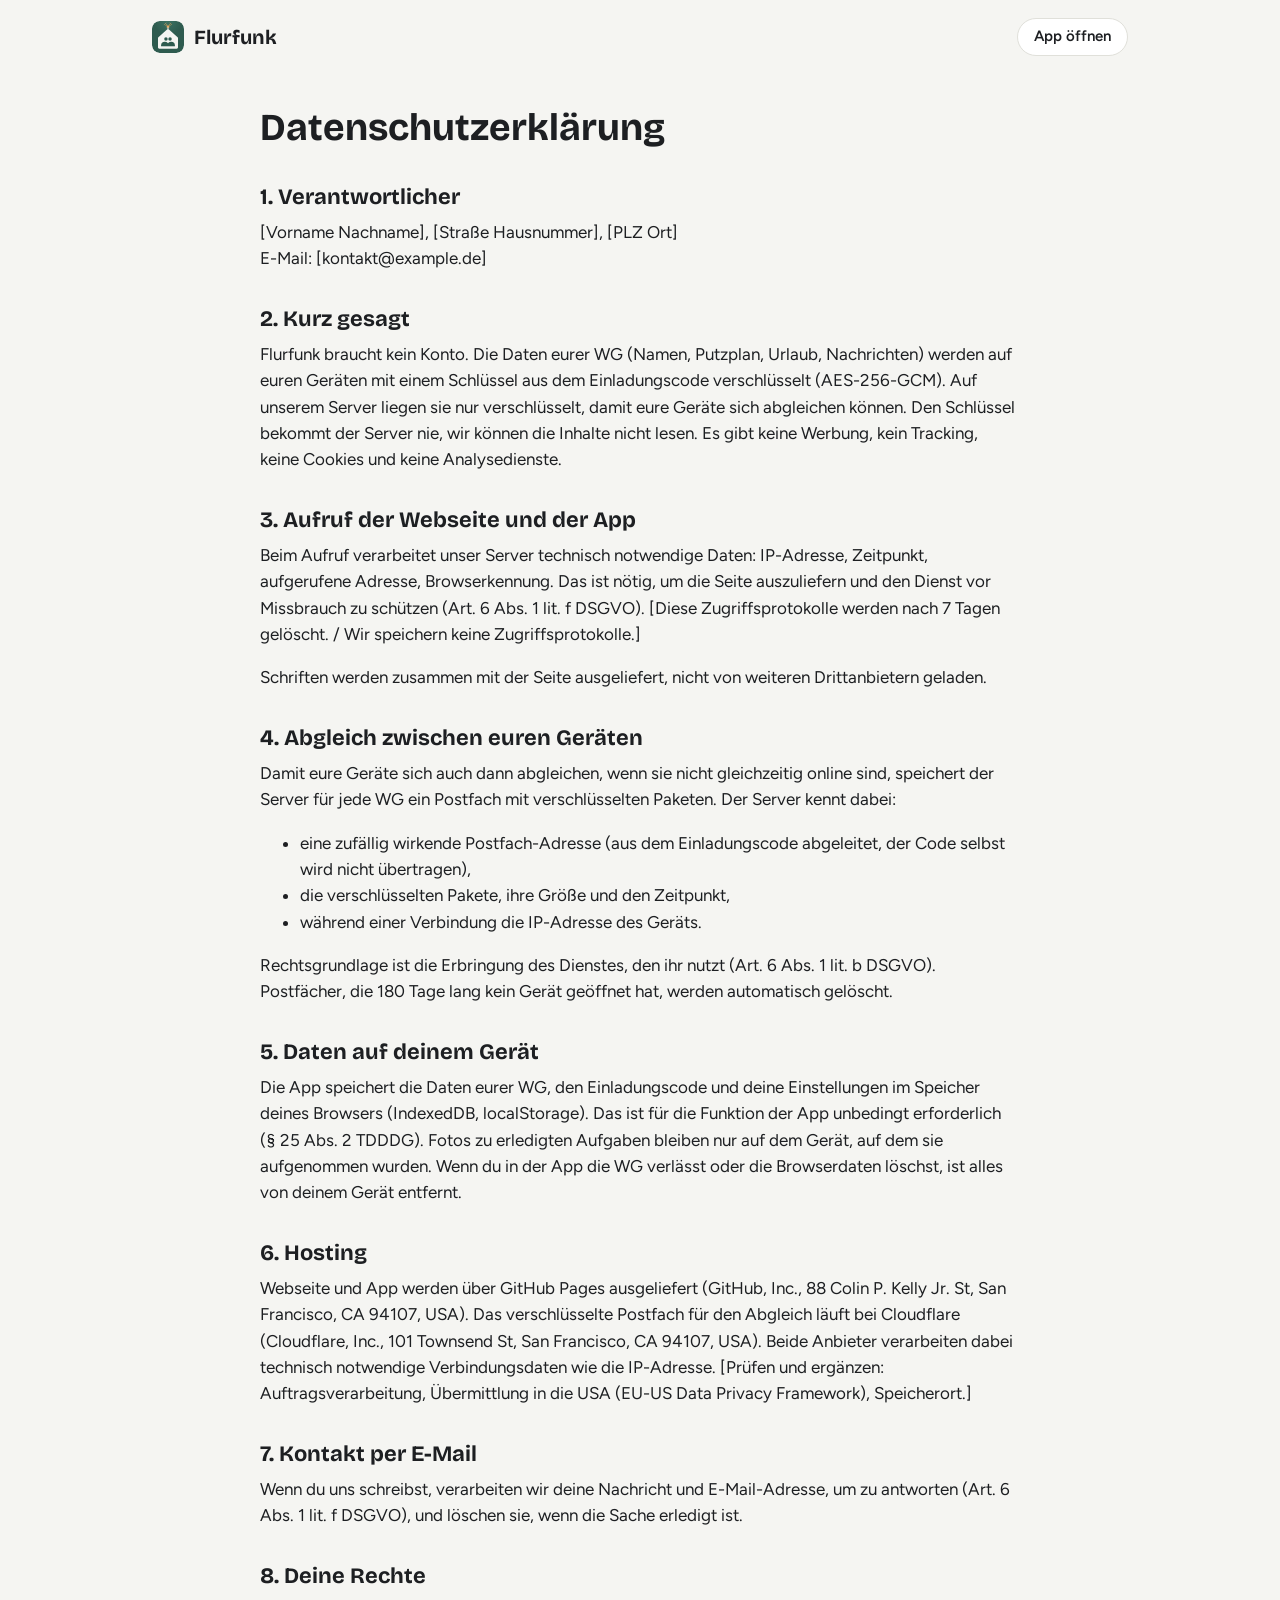
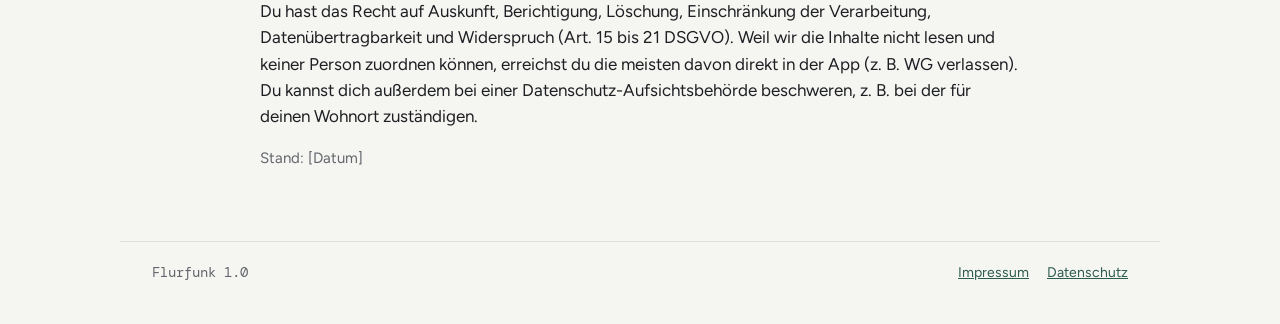
==== datenschutz.html @ da03b2a0 "Stand d947c46 aus flurfunk" ====
<!doctype html>
<html lang="de">
<head>
<meta charset="utf-8">
<meta name="viewport" content="width=device-width, initial-scale=1">
<title>Datenschutz · Flurfunk</title>
<meta name="robots" content="noindex">
<link rel="icon" href="logo.svg" type="image/svg+xml">
<link rel="stylesheet" href="fonts/fonts.css">
<link rel="stylesheet" href="site.css">
</head>
<body>
<header class="top">
  <a class="brand" href="./"><img src="logo.svg" alt="" width="32" height="32"> Flurfunk</a>
  <a class="btn small" href="app/">App öffnen</a>
</header>
<main class="legal">
  <h1>Datenschutzerklärung</h1>
  <!-- ENTWURF: vor dem Start die Angaben in [eckigen Klammern] ausfüllen und prüfen, ob sie zum tatsächlichen
       Betrieb passen (Hoster, Logs). Keine Rechtsberatung. -->

  <h2>1. Verantwortlicher</h2>
  <p>[Vorname Nachname], [Straße Hausnummer], [PLZ Ort]<br>E-Mail: [kontakt@example.de]</p>

  <h2>2. Kurz gesagt</h2>
  <p>Flurfunk braucht kein Konto. Die Daten eurer WG (Namen, Putzplan, Urlaub, Nachrichten) werden auf euren Geräten mit einem Schlüssel aus dem Einladungscode verschlüsselt (AES-256-GCM). Auf unserem Server liegen sie nur verschlüsselt, damit eure Geräte sich abgleichen können. Den Schlüssel bekommt der Server nie, wir können die Inhalte nicht lesen. Es gibt keine Werbung, kein Tracking, keine Cookies und keine Analysedienste.</p>

  <h2>3. Aufruf der Webseite und der App</h2>
  <p>Beim Aufruf verarbeitet unser Server technisch notwendige Daten: IP-Adresse, Zeitpunkt, aufgerufene Adresse, Browserkennung. Das ist nötig, um die Seite auszuliefern und den Dienst vor Missbrauch zu schützen (Art. 6 Abs. 1 lit. f DSGVO). [Diese Zugriffsprotokolle werden nach 7 Tagen gelöscht. / Wir speichern keine Zugriffsprotokolle.]</p>
  <p>Schriften werden zusammen mit der Seite ausgeliefert, nicht von weiteren Drittanbietern geladen.</p>

  <h2>4. Abgleich zwischen euren Geräten</h2>
  <p>Damit eure Geräte sich auch dann abgleichen, wenn sie nicht gleichzeitig online sind, speichert der Server für jede WG ein Postfach mit verschlüsselten Paketen. Der Server kennt dabei:</p>
  <ul>
    <li>eine zufällig wirkende Postfach-Adresse (aus dem Einladungscode abgeleitet, der Code selbst wird nicht übertragen),</li>
    <li>die verschlüsselten Pakete, ihre Größe und den Zeitpunkt,</li>
    <li>während einer Verbindung die IP-Adresse des Geräts.</li>
  </ul>
  <p>Rechtsgrundlage ist die Erbringung des Dienstes, den ihr nutzt (Art. 6 Abs. 1 lit. b DSGVO). Postfächer, die 180 Tage lang kein Gerät geöffnet hat, werden automatisch gelöscht.</p>

  <h2>5. Daten auf deinem Gerät</h2>
  <p>Die App speichert die Daten eurer WG, den Einladungscode und deine Einstellungen im Speicher deines Browsers (IndexedDB, localStorage). Das ist für die Funktion der App unbedingt erforderlich (§ 25 Abs. 2 TDDDG). Fotos zu erledigten Aufgaben bleiben nur auf dem Gerät, auf dem sie aufgenommen wurden. Wenn du in der App die WG verlässt oder die Browserdaten löschst, ist alles von deinem Gerät entfernt.</p>

  <h2>6. Hosting</h2>
  <p>Webseite und App werden über GitHub Pages ausgeliefert (GitHub, Inc., 88 Colin P. Kelly Jr. St, San Francisco, CA 94107, USA). Das verschlüsselte Postfach für den Abgleich läuft bei Cloudflare (Cloudflare, Inc., 101 Townsend St, San Francisco, CA 94107, USA). Beide Anbieter verarbeiten dabei technisch notwendige Verbindungsdaten wie die IP-Adresse. [Prüfen und ergänzen: Auftragsverarbeitung, Übermittlung in die USA (EU-US Data Privacy Framework), Speicherort.]</p>

  <h2>7. Kontakt per E-Mail</h2>
  <p>Wenn du uns schreibst, verarbeiten wir deine Nachricht und E-Mail-Adresse, um zu antworten (Art. 6 Abs. 1 lit. f DSGVO), und löschen sie, wenn die Sache erledigt ist.</p>

  <h2>8. Deine Rechte</h2>
  <p>Du hast das Recht auf Auskunft, Berichtigung, Löschung, Einschränkung der Verarbeitung, Datenübertragbarkeit und Widerspruch (Art. 15 bis 21 DSGVO). Weil wir die Inhalte nicht lesen und keiner Person zuordnen können, erreichst du die meisten davon direkt in der App (z. B. WG verlassen). Du kannst dich außerdem bei einer Datenschutz-Aufsichtsbehörde beschweren, z. B. bei der für deinen Wohnort zuständigen.</p>

  <p class="hint">Stand: [Datum]</p>
</main>
<footer class="foot">
  <span class="mono">Flurfunk 1.0</span>
  <nav><a href="impressum.html">Impressum</a><a href="datenschutz.html">Datenschutz</a></nav>
</footer>
</body>
</html>
---- fonts/fonts.css ----
/* Selbst gehostet (keine Verbindung zu Google beim Laden der Seite). Lizenz: SIL Open Font License 1.1 */
/* latin-ext */
@font-face {
  font-family: 'Bricolage Grotesque';
  font-style: normal;
  font-weight: 600;
  font-stretch: 100%;
  font-display: swap;
  src: url(bricolage-grotesque-600-latin-ext.woff2) format('woff2');
  unicode-range: U+0100-02BA, U+02BD-02C5, U+02C7-02CC, U+02CE-02D7, U+02DD-02FF, U+0304, U+0308, U+0329, U+1D00-1DBF, U+1E00-1E9F, U+1EF2-1EFF, U+2020, U+20A0-20AB, U+20AD-20C4, U+2113, U+2C60-2C7F, U+A720-A7FF;
}
/* latin */
@font-face {
  font-family: 'Bricolage Grotesque';
  font-style: normal;
  font-weight: 600;
  font-stretch: 100%;
  font-display: swap;
  src: url(bricolage-grotesque-600-latin.woff2) format('woff2');
  unicode-range: U+0000-00FF, U+0131, U+0152-0153, U+02BB-02BC, U+02C6, U+02DA, U+02DC, U+0304, U+0308, U+0329, U+2000-206F, U+20AC, U+2122, U+2191, U+2193, U+2212, U+2215, U+FEFF, U+FFFD;
}
/* latin-ext */
@font-face {
  font-family: 'Bricolage Grotesque';
  font-style: normal;
  font-weight: 700;
  font-stretch: 100%;
  font-display: swap;
  src: url(bricolage-grotesque-700-latin-ext.woff2) format('woff2');
  unicode-range: U+0100-02BA, U+02BD-02C5, U+02C7-02CC, U+02CE-02D7, U+02DD-02FF, U+0304, U+0308, U+0329, U+1D00-1DBF, U+1E00-1E9F, U+1EF2-1EFF, U+2020, U+20A0-20AB, U+20AD-20C4, U+2113, U+2C60-2C7F, U+A720-A7FF;
}
/* latin */
@font-face {
  font-family: 'Bricolage Grotesque';
  font-style: normal;
  font-weight: 700;
  font-stretch: 100%;
  font-display: swap;
  src: url(bricolage-grotesque-700-latin.woff2) format('woff2');
  unicode-range: U+0000-00FF, U+0131, U+0152-0153, U+02BB-02BC, U+02C6, U+02DA, U+02DC, U+0304, U+0308, U+0329, U+2000-206F, U+20AC, U+2122, U+2191, U+2193, U+2212, U+2215, U+FEFF, U+FFFD;
}
/* latin-ext */
@font-face {
  font-family: 'DM Mono';
  font-style: normal;
  font-weight: 400;
  font-display: swap;
  src: url(dm-mono-400-latin-ext.woff2) format('woff2');
  unicode-range: U+0100-02BA, U+02BD-02C5, U+02C7-02CC, U+02CE-02D7, U+02DD-02FF, U+0304, U+0308, U+0329, U+1D00-1DBF, U+1E00-1E9F, U+1EF2-1EFF, U+2020, U+20A0-20AB, U+20AD-20C4, U+2113, U+2C60-2C7F, U+A720-A7FF;
}
/* latin */
@font-face {
  font-family: 'DM Mono';
  font-style: normal;
  font-weight: 400;
  font-display: swap;
  src: url(dm-mono-400-latin.woff2) format('woff2');
  unicode-range: U+0000-00FF, U+0131, U+0152-0153, U+02BB-02BC, U+02C6, U+02DA, U+02DC, U+0304, U+0308, U+0329, U+2000-206F, U+20AC, U+2122, U+2191, U+2193, U+2212, U+2215, U+FEFF, U+FFFD;
}
/* latin-ext */
@font-face {
  font-family: 'DM Mono';
  font-style: normal;
  font-weight: 500;
  font-display: swap;
  src: url(dm-mono-500-latin-ext.woff2) format('woff2');
  unicode-range: U+0100-02BA, U+02BD-02C5, U+02C7-02CC, U+02CE-02D7, U+02DD-02FF, U+0304, U+0308, U+0329, U+1D00-1DBF, U+1E00-1E9F, U+1EF2-1EFF, U+2020, U+20A0-20AB, U+20AD-20C4, U+2113, U+2C60-2C7F, U+A720-A7FF;
}
/* latin */
@font-face {
  font-family: 'DM Mono';
  font-style: normal;
  font-weight: 500;
  font-display: swap;
  src: url(dm-mono-500-latin.woff2) format('woff2');
  unicode-range: U+0000-00FF, U+0131, U+0152-0153, U+02BB-02BC, U+02C6, U+02DA, U+02DC, U+0304, U+0308, U+0329, U+2000-206F, U+20AC, U+2122, U+2191, U+2193, U+2212, U+2215, U+FEFF, U+FFFD;
}
/* latin-ext */
@font-face {
  font-family: 'Figtree';
  font-style: normal;
  font-weight: 400;
  font-display: swap;
  src: url(figtree-400-latin-ext.woff2) format('woff2');
  unicode-range: U+0100-02BA, U+02BD-02C5, U+02C7-02CC, U+02CE-02D7, U+02DD-02FF, U+0304, U+0308, U+0329, U+1D00-1DBF, U+1E00-1E9F, U+1EF2-1EFF, U+2020, U+20A0-20AB, U+20AD-20C4, U+2113, U+2C60-2C7F, U+A720-A7FF;
}
/* latin */
@font-face {
  font-family: 'Figtree';
  font-style: normal;
  font-weight: 400;
  font-display: swap;
  src: url(figtree-400-latin.woff2) format('woff2');
  unicode-range: U+0000-00FF, U+0131, U+0152-0153, U+02BB-02BC, U+02C6, U+02DA, U+02DC, U+0304, U+0308, U+0329, U+2000-206F, U+20AC, U+2122, U+2191, U+2193, U+2212, U+2215, U+FEFF, U+FFFD;
}
/* latin-ext */
@font-face {
  font-family: 'Figtree';
  font-style: normal;
  font-weight: 500;
  font-display: swap;
  src: url(figtree-500-latin-ext.woff2) format('woff2');
  unicode-range: U+0100-02BA, U+02BD-02C5, U+02C7-02CC, U+02CE-02D7, U+02DD-02FF, U+0304, U+0308, U+0329, U+1D00-1DBF, U+1E00-1E9F, U+1EF2-1EFF, U+2020, U+20A0-20AB, U+20AD-20C4, U+2113, U+2C60-2C7F, U+A720-A7FF;
}
/* latin */
@font-face {
  font-family: 'Figtree';
  font-style: normal;
  font-weight: 500;
  font-display: swap;
  src: url(figtree-500-latin.woff2) format('woff2');
  unicode-range: U+0000-00FF, U+0131, U+0152-0153, U+02BB-02BC, U+02C6, U+02DA, U+02DC, U+0304, U+0308, U+0329, U+2000-206F, U+20AC, U+2122, U+2191, U+2193, U+2212, U+2215, U+FEFF, U+FFFD;
}
/* latin-ext */
@font-face {
  font-family: 'Figtree';
  font-style: normal;
  font-weight: 600;
  font-display: swap;
  src: url(figtree-600-latin-ext.woff2) format('woff2');
  unicode-range: U+0100-02BA, U+02BD-02C5, U+02C7-02CC, U+02CE-02D7, U+02DD-02FF, U+0304, U+0308, U+0329, U+1D00-1DBF, U+1E00-1E9F, U+1EF2-1EFF, U+2020, U+20A0-20AB, U+20AD-20C4, U+2113, U+2C60-2C7F, U+A720-A7FF;
}
/* latin */
@font-face {
  font-family: 'Figtree';
  font-style: normal;
  font-weight: 600;
  font-display: swap;
  src: url(figtree-600-latin.woff2) format('woff2');
  unicode-range: U+0000-00FF, U+0131, U+0152-0153, U+02BB-02BC, U+02C6, U+02DA, U+02DC, U+0304, U+0308, U+0329, U+2000-206F, U+20AC, U+2122, U+2191, U+2193, U+2212, U+2215, U+FEFF, U+FFFD;
}
---- site.css ----
/* Webseite: gleiche Farben und Schriften wie die App, dezent retro-futuristisch (Bernstein-Leuchten, Mono-Kicker) */
:root {
  --bg: #F5F5F2;
  --surface: #FFFFFF;
  --ink: #1D1F22;
  --muted: #62666B;
  --line: #E0E0DA;
  --accent: #2E5B4F;
  --accent-ink: #FFFFFF;
  --accent-soft: #E3EEEA;
  --amber: #F0A75A;
  --amber-ink: #8A5A00;
  --f-display: "Bricolage Grotesque", "Trebuchet MS", Arial, sans-serif;
  --f-body: "Figtree", "Segoe UI", Arial, sans-serif;
  --f-mono: "DM Mono", Consolas, monospace;
  color-scheme: light;
}
@media (prefers-color-scheme: dark) {
  :root:not([data-theme="light"]) {
    --bg: #121413; --surface: #1B1E1D; --ink: #E8EAE7; --muted: #9DA39F; --line: #2D322F;
    --accent: #8CC4B2; --accent-ink: #102019; --accent-soft: #1C2D27; --amber-ink: #E9BC5C;
    color-scheme: dark;
  }
}
:root[data-theme="dark"] {
  --bg: #121413; --surface: #1B1E1D; --ink: #E8EAE7; --muted: #9DA39F; --line: #2D322F;
  --accent: #8CC4B2; --accent-ink: #102019; --accent-soft: #1C2D27; --amber-ink: #E9BC5C;
  color-scheme: dark;
}

* { box-sizing: border-box; }
html { -webkit-text-size-adjust: 100%; }
body { margin: 0; background: var(--bg); color: var(--ink); font: 17px/1.55 var(--f-body); }
a { color: var(--accent); }
h1, h2, h3 { font-family: var(--f-display); line-height: 1.15; margin: 0 0 .4em; }
p { margin: 0 0 1em; }
.mono, .kicker { font-family: var(--f-mono); }

main, .top, .foot { max-width: 1040px; margin: 0 auto; padding-left: 16px; padding-right: 16px; }
@media (min-width: 720px) { main, .top, .foot { padding-left: 32px; padding-right: 32px; } }

.top { display: flex; align-items: center; justify-content: space-between; padding-top: 18px; padding-bottom: 18px; }
.brand { display: inline-flex; align-items: center; gap: 10px; font: 700 20px var(--f-display); color: var(--ink); text-decoration: none; }
.brand img { border-radius: 8px; }

.btn {
  display: inline-flex; align-items: center; justify-content: center; min-height: 46px; padding: 0 20px;
  border: 1px solid var(--line); border-radius: 999px; background: var(--surface); color: var(--ink);
  font-weight: 600; text-decoration: none;
}
.btn:hover { border-color: var(--accent); }
.btn.primary { background: var(--accent); border-color: var(--accent); color: var(--accent-ink); box-shadow: 0 0 0 0 transparent, 0 6px 22px color-mix(in srgb, var(--accent) 30%, transparent); }
.btn.small { min-height: 38px; padding: 0 16px; font-size: 15px; }

.kicker { font-size: 13px; font-weight: 500; letter-spacing: .12em; text-transform: uppercase; color: var(--amber-ink); margin-bottom: 14px; }
.dot { display: inline-block; width: 8px; height: 8px; border-radius: 50%; background: var(--amber); box-shadow: 0 0 10px var(--amber); margin-right: 10px; vertical-align: 1px; }
.hint { color: var(--muted); font-size: 15px; }

.hero { padding: 56px 0 40px; max-width: 720px; }
.hero h1 { font-size: clamp(38px, 7vw, 64px); letter-spacing: -.02em; }
.lead { font-size: 20px; color: var(--muted); max-width: 36em; }
.actions { display: flex; flex-wrap: wrap; gap: 12px; margin: 26px 0 16px; }

.features { display: grid; gap: 14px; grid-template-columns: repeat(auto-fit, minmax(220px, 1fr)); padding: 24px 0 48px; }
.features article { background: var(--surface); border: 1px solid var(--line); border-top: 3px solid var(--accent); border-radius: 14px; padding: 20px 20px 6px; }
.features h2 { font-size: 20px; }
.features p { color: var(--muted); font-size: 16px; }

.steps { padding: 8px 0 48px; }
.steps ol { margin: 0; padding: 0; list-style: none; counter-reset: s; display: grid; gap: 14px; }
.steps li { counter-increment: s; position: relative; padding-left: 52px; max-width: 42em; }
.steps li::before {
  content: "0" counter(s); position: absolute; left: 0; top: -2px; font: 500 15px var(--f-mono);
  color: var(--accent); border: 1px solid var(--accent); border-radius: 8px; padding: 2px 7px;
}

.privacy {
  display: grid; gap: 24px; grid-template-columns: minmax(0, 1fr); align-items: center;
  background: var(--accent); color: var(--accent-ink); border-radius: 22px; padding: 32px 24px; margin-bottom: 48px;
  background-image: radial-gradient(120% 90% at 50% -20%, color-mix(in srgb, white 14%, transparent), transparent 60%);
}
@media (min-width: 760px) { .privacy { grid-template-columns: minmax(0, 1fr) 220px; padding: 44px; } }
.privacy h2 { font-size: clamp(26px, 4vw, 36px); }
.privacy .kicker { color: var(--amber); }
.privacy .hint { color: inherit; opacity: .8; }
.privacy ul { margin: 0 0 1em; padding-left: 1.2em; }
.privacy li { margin-bottom: 4px; }
.lock { display: grid; justify-items: center; gap: 8px; }
.lock span { font-size: 12px; letter-spacing: .14em; color: var(--amber); }
.lock svg { width: 140px; height: 140px; stroke: currentColor; stroke-width: 5; fill: none; filter: drop-shadow(0 0 14px color-mix(in srgb, var(--amber) 55%, transparent)); }
.lock circle { fill: var(--amber); stroke: none; }

.install, .faq { padding: 0 0 48px; max-width: 760px; }
.install .cols { display: grid; gap: 14px; grid-template-columns: repeat(auto-fit, minmax(240px, 1fr)); }
.install .cols > div { background: var(--surface); border: 1px solid var(--line); border-radius: 14px; padding: 18px 20px 4px; }
.install h3 { font-size: 18px; }

.faq details { border-bottom: 1px solid var(--line); padding: 14px 0; }
.faq summary { cursor: pointer; font-weight: 600; }
.faq details p { margin: 10px 0 0; color: var(--muted); }

.foot { display: flex; flex-wrap: wrap; gap: 12px; justify-content: space-between; padding-top: 20px; padding-bottom: 40px; border-top: 1px solid var(--line); color: var(--muted); font-size: 14px; }
.foot nav { display: flex; gap: 18px; }

/* Rechtstexte */
.legal { max-width: 760px; padding: 32px 0 56px; }
.legal h1 { font-size: 38px; }
.legal h2 { font-size: 22px; margin-top: 1.6em; }
.legal .note { background: #FBF0D6; color: #5C3D00; border-radius: 12px; padding: 12px 16px; font-size: 15px; }
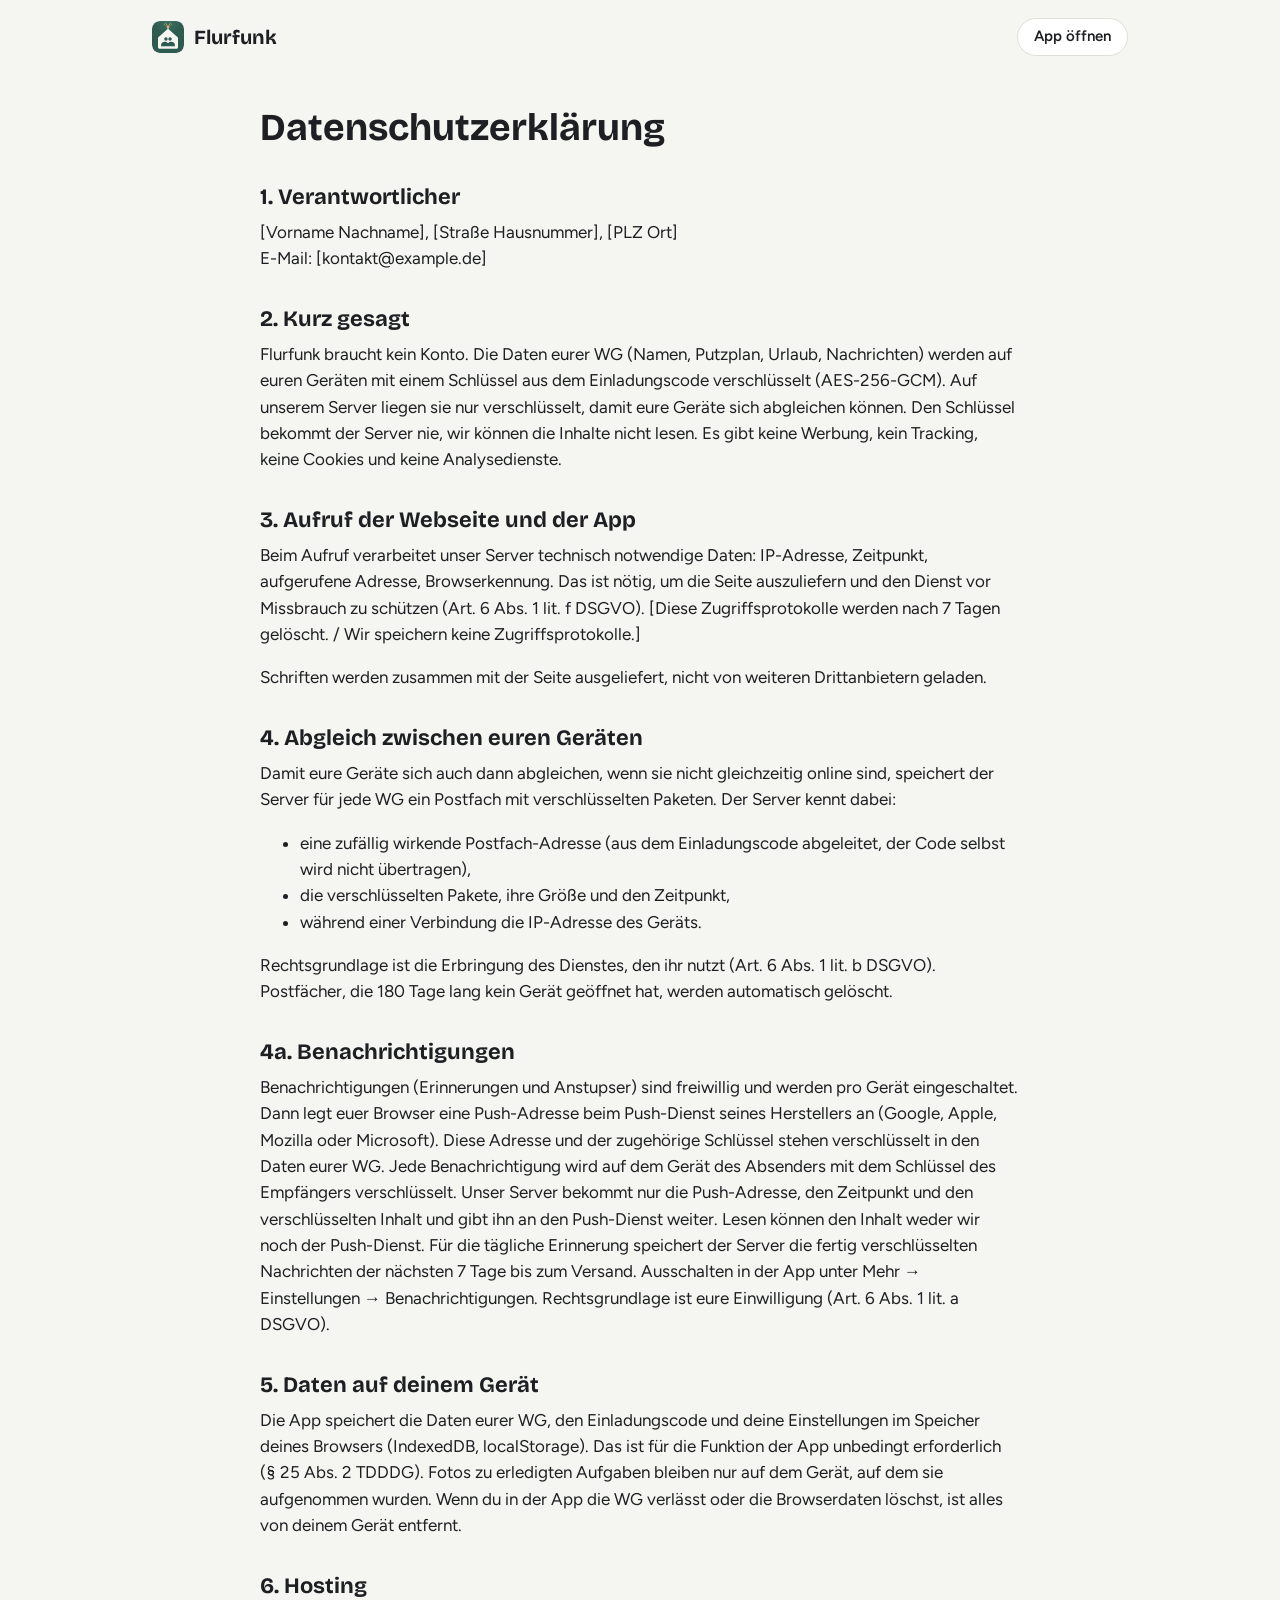
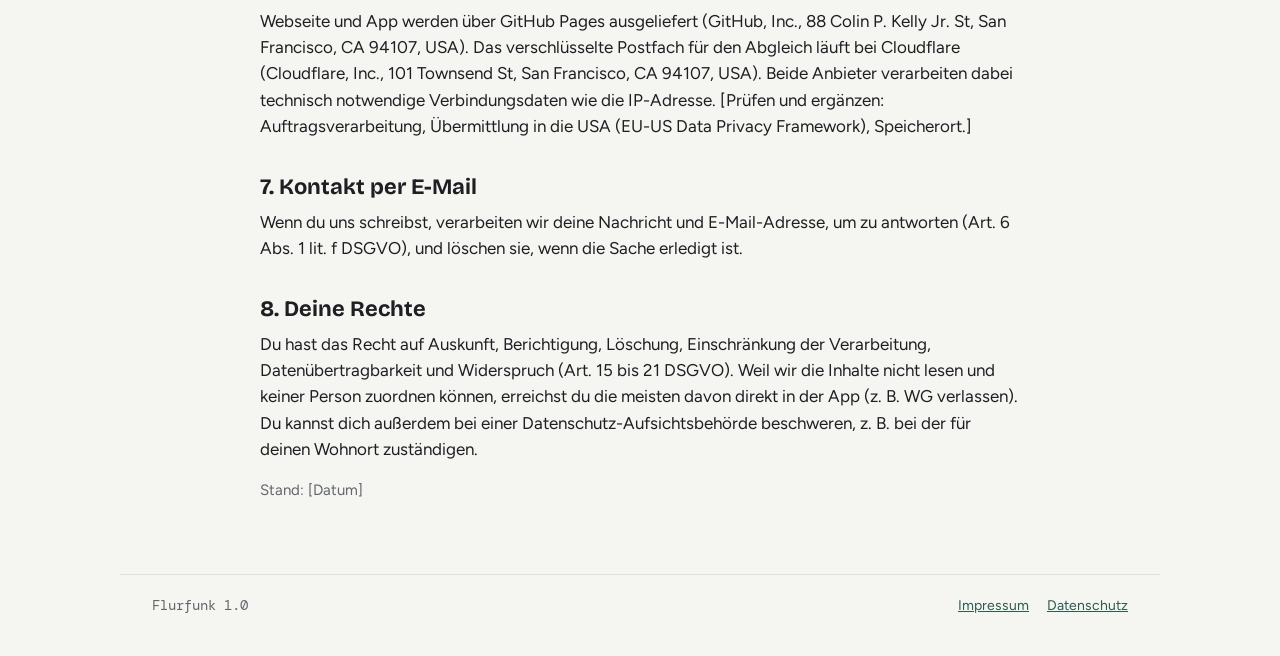
==== commit ec85ae2f: "Stand a7593e6 aus flurfunk" ====
--- a/datenschutz.html
+++ b/datenschutz.html
@@ -38,6 +38,9 @@
   </ul>
   <p>Rechtsgrundlage ist die Erbringung des Dienstes, den ihr nutzt (Art. 6 Abs. 1 lit. b DSGVO). Postfächer, die 180 Tage lang kein Gerät geöffnet hat, werden automatisch gelöscht.</p>
 
+  <h2>4a. Benachrichtigungen</h2>
+  <p>Benachrichtigungen (Erinnerungen und Anstupser) sind freiwillig und werden pro Gerät eingeschaltet. Dann legt euer Browser eine Push-Adresse beim Push-Dienst seines Herstellers an (Google, Apple, Mozilla oder Microsoft). Diese Adresse und der zugehörige Schlüssel stehen verschlüsselt in den Daten eurer WG. Jede Benachrichtigung wird auf dem Gerät des Absenders mit dem Schlüssel des Empfängers verschlüsselt. Unser Server bekommt nur die Push-Adresse, den Zeitpunkt und den verschlüsselten Inhalt und gibt ihn an den Push-Dienst weiter. Lesen können den Inhalt weder wir noch der Push-Dienst. Für die tägliche Erinnerung speichert der Server die fertig verschlüsselten Nachrichten der nächsten 7 Tage bis zum Versand. Ausschalten in der App unter Mehr → Einstellungen → Benachrichtigungen. Rechtsgrundlage ist eure Einwilligung (Art. 6 Abs. 1 lit. a DSGVO).</p>
+
   <h2>5. Daten auf deinem Gerät</h2>
   <p>Die App speichert die Daten eurer WG, den Einladungscode und deine Einstellungen im Speicher deines Browsers (IndexedDB, localStorage). Das ist für die Funktion der App unbedingt erforderlich (§ 25 Abs. 2 TDDDG). Fotos zu erledigten Aufgaben bleiben nur auf dem Gerät, auf dem sie aufgenommen wurden. Wenn du in der App die WG verlässt oder die Browserdaten löschst, ist alles von deinem Gerät entfernt.</p>
 
